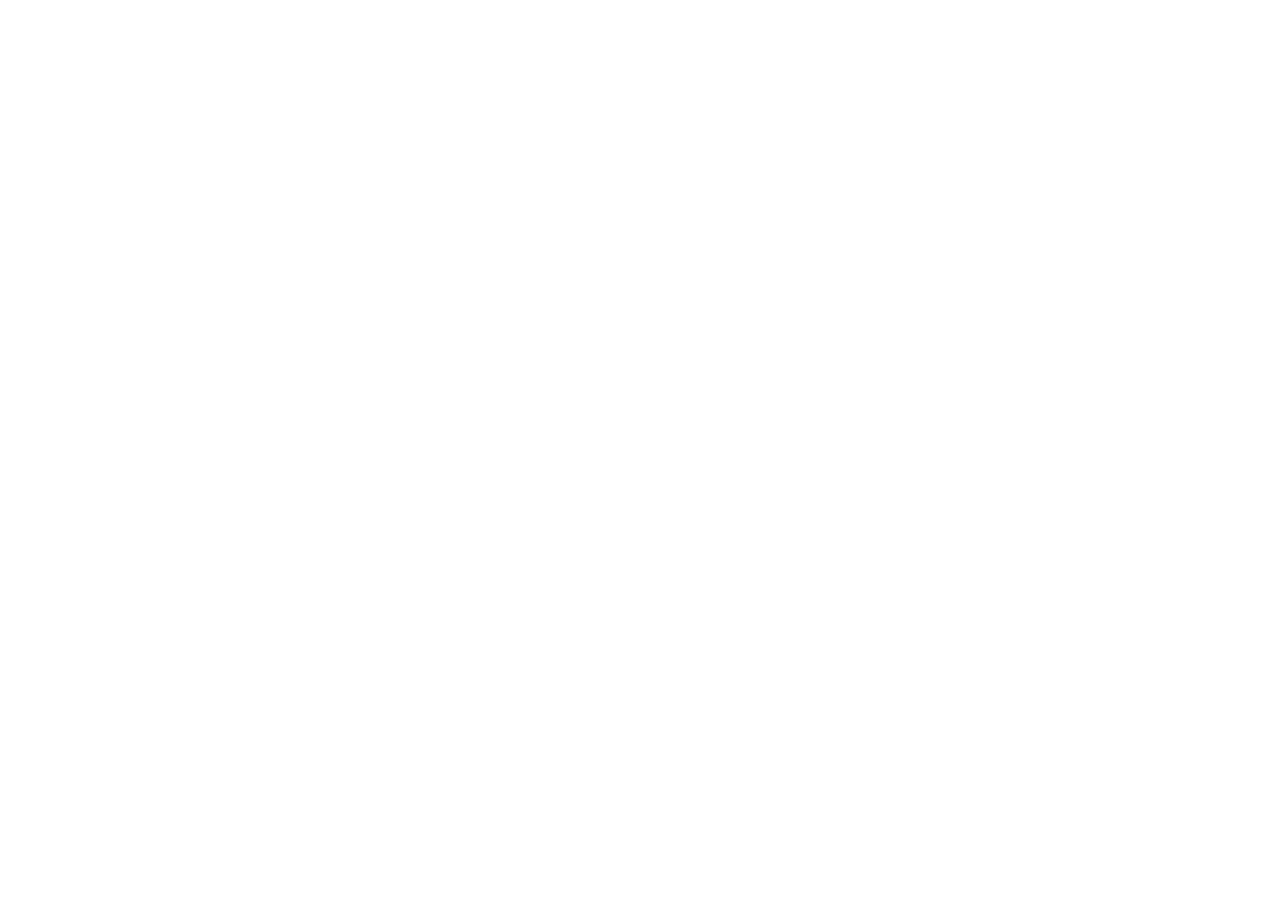
==== Заготовка Sass/index.html @ f3774a85 "Add files via upload" ====
<!DOCTYPE html>
<html>
<head>
	<meta charset="UTF-8">
	<meta name="viewport" content="width=device-width">
	<meta name="description" content="Описание">
	<title>Project name</title>
	<link rel="stylesheet" href="https://maxcdn.bootstrapcdn.com/bootstrap/4.0.0/css/bootstrap.min.css" integrity="sha384-Gn5384xqQ1aoWXA+058RXPxPg6fy4IWvTNh0E263XmFcJlSAwiGgFAW/dAiS6JXm" crossorigin="anonymous">
    <link rel="stylesheet" href="css/animate.css">
    <link rel="stylesheet" href="css/style.css">
</head>
<body>





<!----- Scripts ------>
<script type="text/javascript" src="js/jquery-3.2.1.min.js"></script>
<script type="text/javascript" src="js/wow.js"></script>
<script>
    new WOW().init();
</script>
</body>
</html>
---- Заготовка Sass/css/style.css ----
@charset "UTF-8";
body, html {
  width: 100%;
  height: 100%;
  margin: 0;
  padding: 0;
}

h1, h2, h3, h4, h5, h6, p {
  margin: 0;
  padding: 0;
}

/*прибивание футера*/
.footer {
  background: #000;
  height: 50px;
  width: 100%;
  position: relative;
}

.wrapper {
  min-height: 100%;
  overflow: hidden;
  position: relative;
}

.wrapper:after {
  content: '';
  height: 50px;
  display: block;
  overflow: hidden;
}

/*прибивание футера*/
/*стилизация списков*/
li {
  list-style: none;
}

ul {
  padding: 0;
  margin: 0;
}

/*стилизация списков*/
/*контейнер*/
.container {
  width: 960px;
  margin: 0 auto;
}

/*контейнер*/
/*стилизация меню*/
.menu-list {
  display: -webkit-box;
  display: -webkit-flex;
  display: -ms-flexbox;
  display: flex;
  -webkit-justify-content: space-around;
  -ms-flex-pack: distribute;
  justify-content: space-around;
  -ms-align-items: center;
  -webkit-box-align: center;
  -webkit-align-items: center;
  -ms-flex-align: center;
  align-items: center;
  list-style: none;
  margin: 0;
  padding: 0;
}

.menu-link {
  text-decoration: none;
}

/*стилизация меню*/
/*logo*/
.logo {
  display: inline-block;
  vertical-align: middle;
}

/*logo*/
/*текст*/
.tal {
  text-align: left;
}

.tar {
  text-align: right;
}

.tac {
  text-align: center;
}

.upper {
  text-transform: uppercase;
}

.bold {
  font-weight: bold;
}

/*текст*/
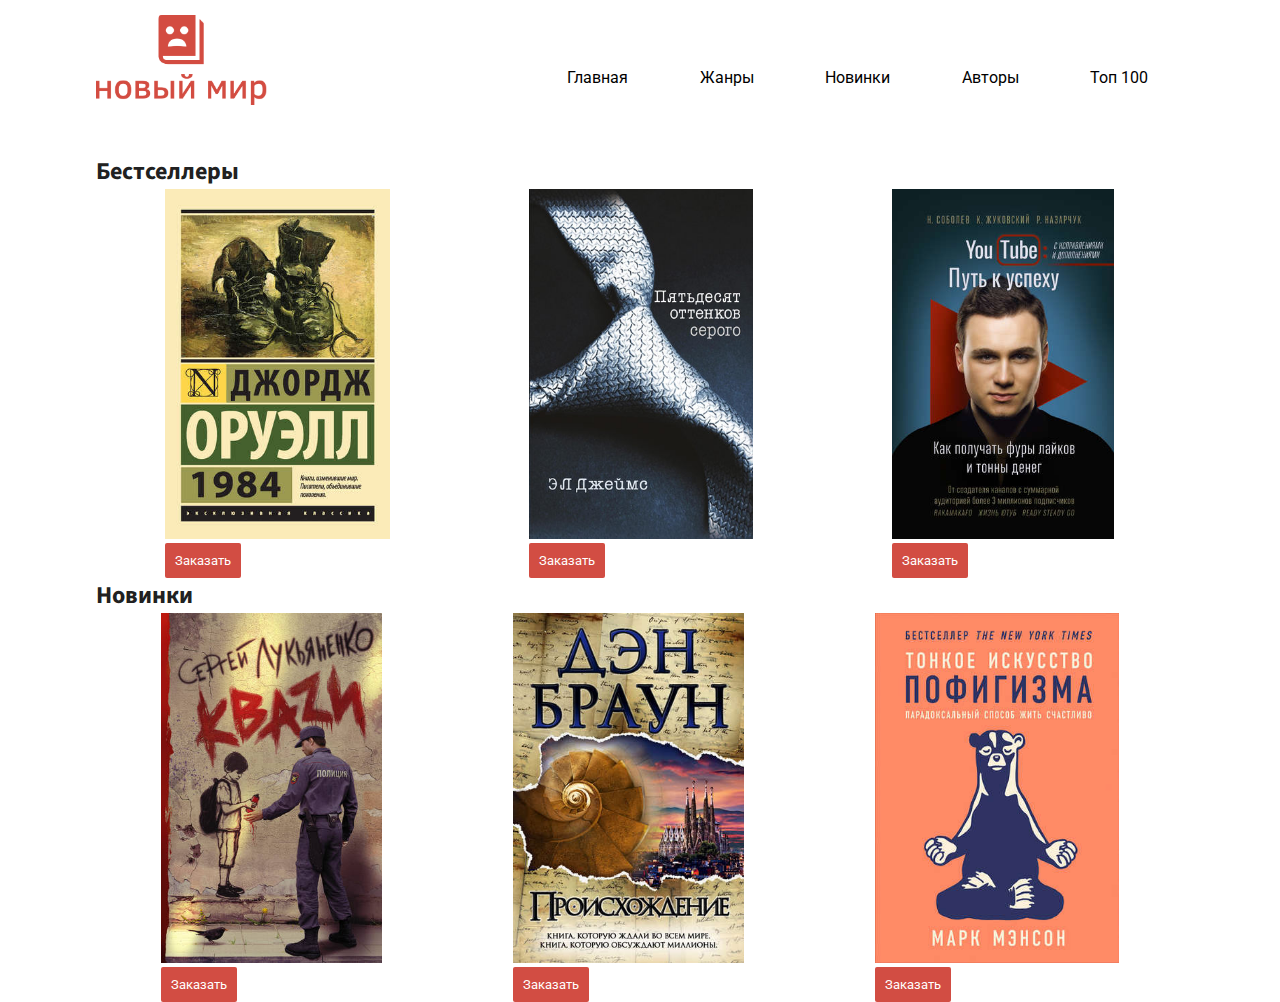
==== commit 3f51bc5c: "Add files via upload" ====
--- a/Заготовка Sass/index.html
+++ b/Заготовка Sass/index.html
@@ -3,23 +3,81 @@
 <head>
 	<meta charset="UTF-8">
 	<meta name="viewport" content="width=device-width">
-	<meta name="description" content="Описание">
-	<title>Project name</title>
-	<link rel="stylesheet" href="https://maxcdn.bootstrapcdn.com/bootstrap/4.0.0/css/bootstrap.min.css" integrity="sha384-Gn5384xqQ1aoWXA+058RXPxPg6fy4IWvTNh0E263XmFcJlSAwiGgFAW/dAiS6JXm" crossorigin="anonymous">
-    <link rel="stylesheet" href="css/animate.css">
+	<title>Новый мир</title>
     <link rel="stylesheet" href="css/style.css">
+    <link href="https://fonts.googleapis.com/css?family=Open+Sans|Roboto|Source+Sans+Pro:400,700,900&amp;subset=cyrillic" rel="stylesheet">
 </head>
 <body>
+<header class="header">
+	<div class="container">
+		<div class="main-wrapper">
+			<div class="logo-w"><img class="logo" src="logo.svg" alt=""></div>
+			<ul class="menu-list">
+				<li class="menu-item">Главная</li>
+				<li class="menu-item">Жанры</li>
+				<li class="menu-item">Новинки</li>
+				<li class="menu-item">Авторы</li>
+				<li class="menu-item">Топ 100</li>
+			</ul>
+		</div>
+	</div>
+</header>
 
-
-
-
-
-<!----- Scripts ------>
-<script type="text/javascript" src="js/jquery-3.2.1.min.js"></script>
-<script type="text/javascript" src="js/wow.js"></script>
-<script>
-    new WOW().init();
-</script>
+<main>
+	<div class="container">
+		<h1></h1>
+		<p></p>
+	</div>
+</main>
+<section class="bestsell">
+	<div class="container">
+		<h2 class="best-title">Бестселлеры</h2>
+		<div class="book-wr">
+			<div class="book">
+				<img src="img/1984.jpg" alt="" class="book-pic">
+				<h3 class="book-title"></h3>
+				<h4 class="book-author"></h4>
+				<button class="book-button btn">Заказать</button>
+			</div>
+			<div class="book">
+				<img src="img/grey.jpg" alt="" class="book-pic">
+				<h3 class="book-title"></h3>
+				<h4 class="book-author"></h4>
+				<button class="book-button btn">Заказать</button>
+			</div>
+			<div class="book">
+				<img src="img/success.jpg" alt="" class="book-pic">
+				<h3 class="book-title"></h3>
+				<h4 class="book-author"></h4>
+				<button class="book-button btn">Заказать</button>
+			</div>
+		</div>
+	</div>
+</section>
+<section class="new">
+	<div class="container">
+		<h2 class="new-title">Новинки</h2>
+		<div class="book-wr">
+			<div class="book">
+				<img src="img/kvazi.jpg" alt="" class="book-pic">
+				<h3 class="book-title"></h3>
+				<h4 class="book-author"></h4>
+				<button class="book-button btn">Заказать</button>
+			</div>
+			<div class="book">
+				<img src="img/origin.jpg" alt="" class="book-pic">
+				<h3 class="book-title"></h3>
+				<h4 class="book-author"></h4>
+				<button class="book-button btn">Заказать</button>
+			</div>
+			<div class="book">
+				<img src="img/art_of_dgsh.jpg" alt="" class="book-pic">
+				<h3 class="book-title"></h3>
+				<h4 class="book-author"></h4>
+				<button class="book-button btn">Заказать</button>
+			</div>
+		</div>
+	</div>
+</section>
 </body>
 </html>--- a/Заготовка Sass/css/style.css
+++ b/Заготовка Sass/css/style.css
@@ -4,103 +4,79 @@
   height: 100%;
   margin: 0;
   padding: 0;
+  
+  font-family: 'Roboto', sans-serif;
 }
 
 h1, h2, h3, h4, h5, h6, p {
   margin: 0;
   padding: 0;
+  color: #212121
+}
+h1, h2, h3, h4, h5, h6{
+  font-family: 'Source Sans Pro', sans-serif;
 }
 
-/*прибивание футера*/
-.footer {
-  background: #000;
-  height: 50px;
-  width: 100%;
-  position: relative;
+.main-wrapper{
+  display: flex;
+  justify-content: space-between;
 }
-
-.wrapper {
-  min-height: 100%;
-  overflow: hidden;
-  position: relative;
+.header{
+  padding: 15px 0;
 }
-
-.wrapper:after {
-  content: '';
-  height: 50px;
-  display: block;
-  overflow: hidden;
+.logo{
+  height: 120px;
 }
-
-/*прибивание футера*/
-/*стилизация списков*/
 li {
   list-style: none;
 }
-
 ul {
   padding: 0;
   margin: 0;
 }
-
-/*стилизация списков*/
 /*контейнер*/
 .container {
-  width: 960px;
+  width: 85%;
   margin: 0 auto;
 }
 
-/*контейнер*/
 /*стилизация меню*/
 .menu-list {
-  display: -webkit-box;
-  display: -webkit-flex;
-  display: -ms-flexbox;
+  
   display: flex;
-  -webkit-justify-content: space-around;
-  -ms-flex-pack: distribute;
   justify-content: space-around;
-  -ms-align-items: center;
-  -webkit-box-align: center;
-  -webkit-align-items: center;
-  -ms-flex-align: center;
   align-items: center;
   list-style: none;
   margin: 0;
   padding: 0;
+  width: 60%;
 }
-
 .menu-link {
   text-decoration: none;
 }
-
-/*стилизация меню*/
-/*logo*/
-.logo {
-  display: inline-block;
-  vertical-align: middle;
+.book-wr{
+  display: -webkit-flex;
+  display: -moz-flex;
+  display: -ms-flex;
+  display: -o-flex;
+  display: flex;
+  justify-content: space-around;
+  -ms-align-items: center;
+  align-items: center;
 }
-
-/*logo*/
-/*текст*/
-.tal {
-  text-align: left;
+.book-pic{
+  height: 350px;
 }
-
-.tar {
-  text-align: right;
+.btn{
+  border: none;
+  padding: 10px;
+  background-color: #d24d43;
+  border-radius: 2px;
+  color: #fff;
+  font-family: 'Roboto', sans-serif;
+  
 }
-
-.tac {
-  text-align: center;
-}
-
-.upper {
-  text-transform: uppercase;
-}
-
-.bold {
-  font-weight: bold;
-}
-
-/*текст*/
+.btn:hover{
+  cursor: pointer;
+  box-shadow: 0 14px 28px rgba(88,62,76,0.22), 0 10px 10px rgba(88,62,76,0.20);
+}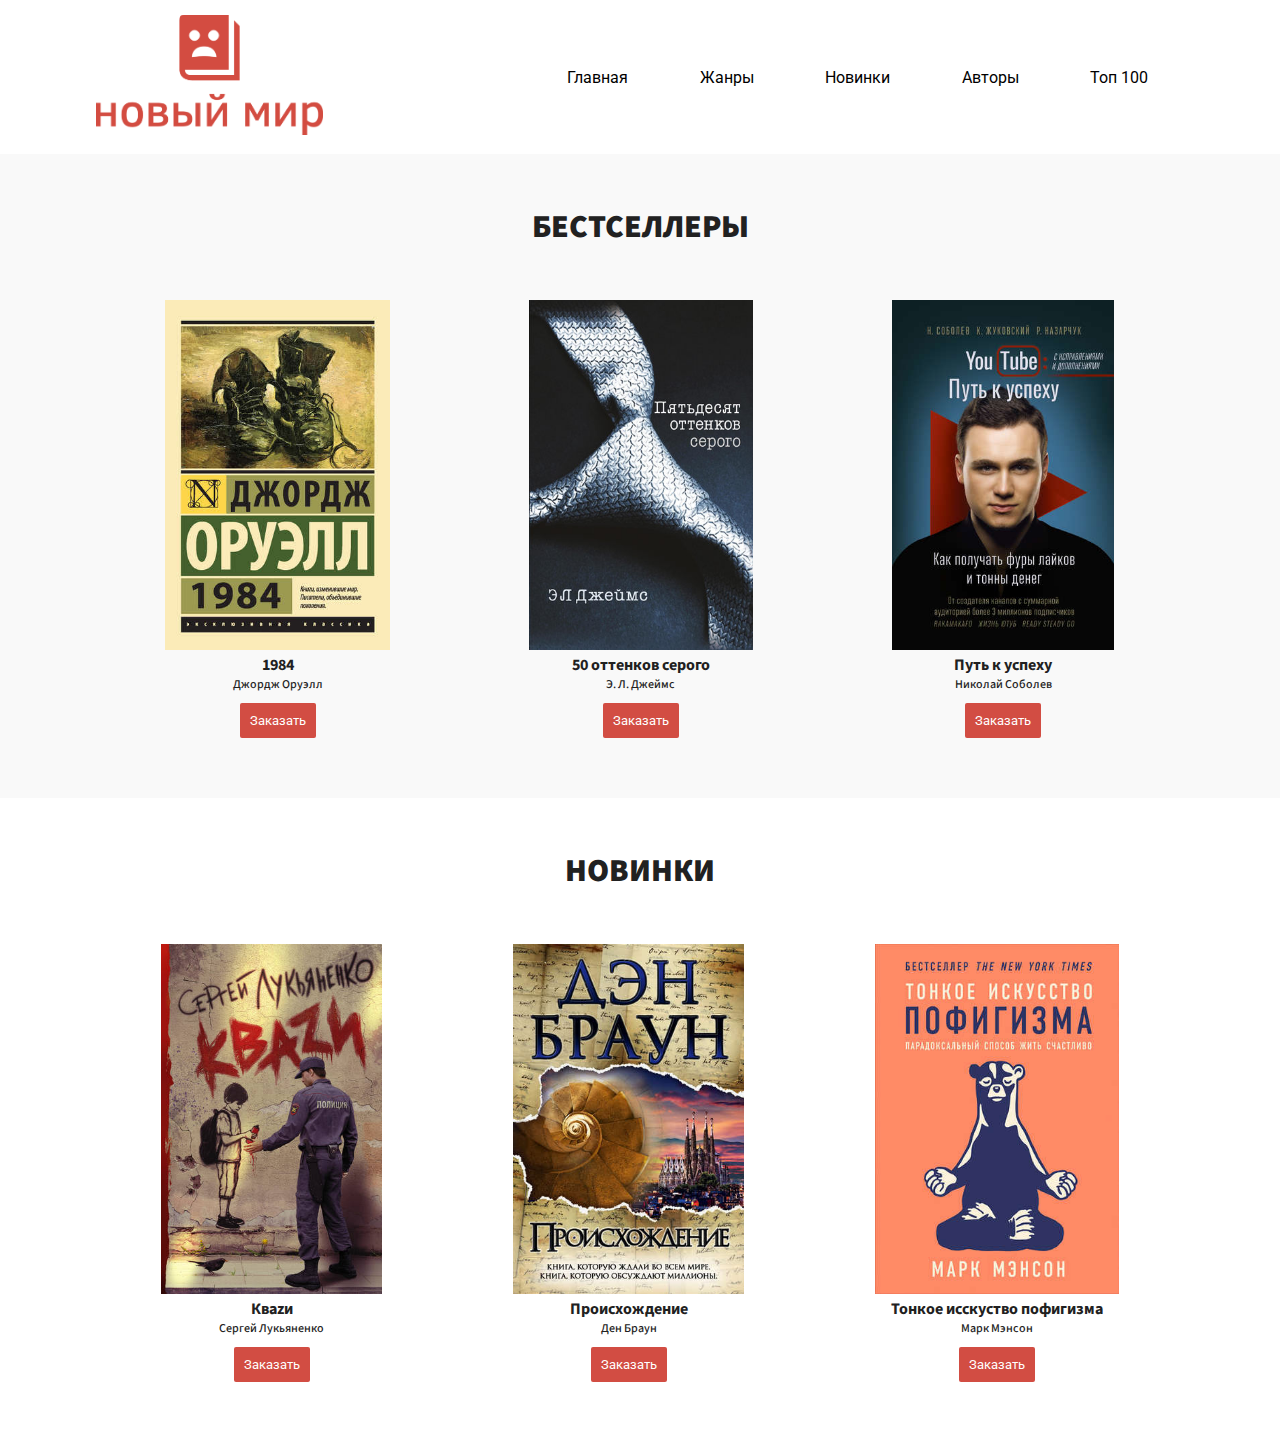
==== commit 267cc9b6: "Add files via upload" ====
--- a/Заготовка Sass/index.html
+++ b/Заготовка Sass/index.html
@@ -11,7 +11,7 @@
 <header class="header">
 	<div class="container">
 		<div class="main-wrapper">
-			<div class="logo-w"><img class="logo" src="logo.svg" alt=""></div>
+			<div class="logo-w"><img class="logo" src="img/LOG.svg" alt=""></div>
 			<ul class="menu-list">
 				<li class="menu-item">Главная</li>
 				<li class="menu-item">Жанры</li>
@@ -35,20 +35,20 @@
 		<div class="book-wr">
 			<div class="book">
 				<img src="img/1984.jpg" alt="" class="book-pic">
-				<h3 class="book-title"></h3>
-				<h4 class="book-author"></h4>
+				<h3 class="book-title">1984</h3>
+				<h4 class="book-author">Джордж Оруэлл</h4>
 				<button class="book-button btn">Заказать</button>
 			</div>
 			<div class="book">
 				<img src="img/grey.jpg" alt="" class="book-pic">
-				<h3 class="book-title"></h3>
-				<h4 class="book-author"></h4>
+				<h3 class="book-title">50 оттенков серого</h3>
+				<h4 class="book-author">Э. Л. Джеймс</h4>
 				<button class="book-button btn">Заказать</button>
 			</div>
 			<div class="book">
 				<img src="img/success.jpg" alt="" class="book-pic">
-				<h3 class="book-title"></h3>
-				<h4 class="book-author"></h4>
+				<h3 class="book-title">Путь к успеху</h3>
+				<h4 class="book-author">Николай Соболев</h4>
 				<button class="book-button btn">Заказать</button>
 			</div>
 		</div>
@@ -60,20 +60,20 @@
 		<div class="book-wr">
 			<div class="book">
 				<img src="img/kvazi.jpg" alt="" class="book-pic">
-				<h3 class="book-title"></h3>
-				<h4 class="book-author"></h4>
+				<h3 class="book-title">Кваzи</h3>
+				<h4 class="book-author">Сергей Лукьяненко</h4>
 				<button class="book-button btn">Заказать</button>
 			</div>
 			<div class="book">
 				<img src="img/origin.jpg" alt="" class="book-pic">
-				<h3 class="book-title"></h3>
-				<h4 class="book-author"></h4>
+				<h3 class="book-title">Происхождение</h3>
+				<h4 class="book-author">Ден Браун</h4>
 				<button class="book-button btn">Заказать</button>
 			</div>
 			<div class="book">
 				<img src="img/art_of_dgsh.jpg" alt="" class="book-pic">
-				<h3 class="book-title"></h3>
-				<h4 class="book-author"></h4>
+				<h3 class="book-title">Тонкое исскуство пофигизма</h3>
+				<h4 class="book-author">Марк Мэнсон</h4>
 				<button class="book-button btn">Заказать</button>
 			</div>
 		</div>
--- a/Заготовка Sass/css/style.css
+++ b/Заготовка Sass/css/style.css
@@ -79,4 +79,45 @@
 .btn:hover{
   cursor: pointer;
   box-shadow: 0 14px 28px rgba(88,62,76,0.22), 0 10px 10px rgba(88,62,76,0.20);
+}
+
+.bestsell{
+  background-color: #f9f9f9;
+  padding: 50px 0;
+}
+
+.best-title{
+  font-size: 32px;
+  text-align: center;
+  font-weight: 900;
+  text-transform: uppercase;
+  margin-bottom: 50px;
+}
+
+.new-title{
+  font-size: 32px;
+  text-align: center;
+  font-weight: 900;
+  text-transform: uppercase;
+  margin-bottom: 50px;
+}
+
+.new{
+  padding: 50px 0;
+}
+
+.book-button{
+  display: block;
+  margin: 10px auto;
+}
+
+.book-title{
+  font-size: 16px;
+  font-weight: 700;
+  text-align: center;
+}
+.book-author{
+  font-size: 12px;
+  font-weight: 500;
+  text-align: center;
 }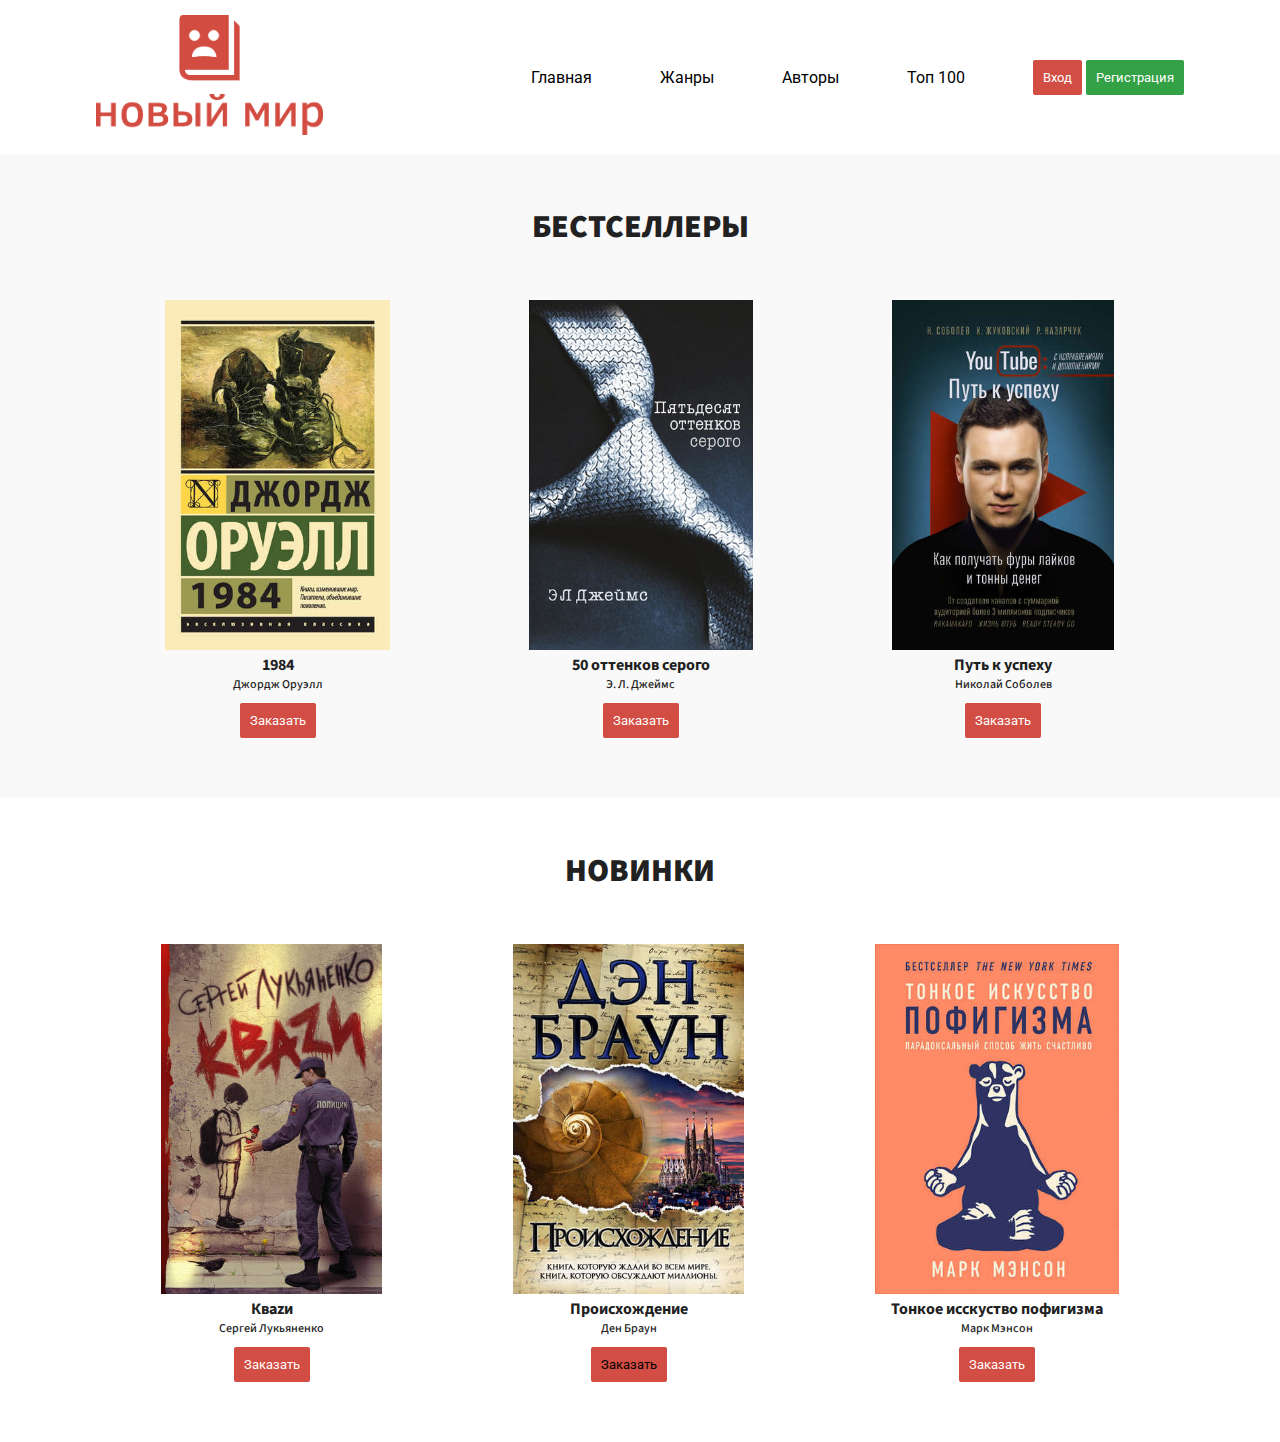
==== commit e057bc6e: "Add files via upload" ====
--- a/Заготовка Sass/index.html
+++ b/Заготовка Sass/index.html
@@ -13,11 +13,12 @@
 		<div class="main-wrapper">
 			<div class="logo-w"><img class="logo" src="img/LOG.svg" alt=""></div>
 			<ul class="menu-list">
-				<li class="menu-item">Главная</li>
-				<li class="menu-item">Жанры</li>
-				<li class="menu-item">Новинки</li>
-				<li class="menu-item">Авторы</li>
-				<li class="menu-item">Топ 100</li>
+				<li class="menu-item"><a href="">Главная</a></li>
+				<li class="menu-item"><a href="">Жанры</a></li>
+				<li class="menu-item"><a href="">Авторы</a></li>
+				<li class="menu-item"><a href="">Топ 100</a></li>
+				<li class="menu-item"><button class="btn sign-btn">Вход</button>
+				<button class="btn reg-btn">Регистрация</button></li>
 			</ul>
 		</div>
 	</div>
@@ -68,7 +69,7 @@
 				<img src="img/origin.jpg" alt="" class="book-pic">
 				<h3 class="book-title">Происхождение</h3>
 				<h4 class="book-author">Ден Браун</h4>
-				<button class="book-button btn">Заказать</button>
+				<button class="book-button btn"><a href="book.html" сlass="book-link">Заказать</a></button>
 			</div>
 			<div class="book">
 				<img src="img/art_of_dgsh.jpg" alt="" class="book-pic">
@@ -79,5 +80,8 @@
 		</div>
 	</div>
 </section>
+<footer>
+	<div class="footer"></div>
+</footer>
 </body>
 </html>--- a/Заготовка Sass/css/style.css
+++ b/Заготовка Sass/css/style.css
@@ -7,7 +7,10 @@
   
   font-family: 'Roboto', sans-serif;
 }
-
+a{
+  text-decoration: none;
+  color: black;
+}
 h1, h2, h3, h4, h5, h6, p {
   margin: 0;
   padding: 0;
@@ -16,7 +19,17 @@
 h1, h2, h3, h4, h5, h6{
   font-family: 'Source Sans Pro', sans-serif;
 }
-
+li {
+  list-style: none;
+}
+ul {
+  padding: 0;
+  margin: 0;
+}
+.book-link{
+  color: #fff;
+  margin-top: 20px;
+}
 .main-wrapper{
   display: flex;
   justify-content: space-between;
@@ -27,13 +40,7 @@
 .logo{
   height: 120px;
 }
-li {
-  list-style: none;
-}
-ul {
-  padding: 0;
-  margin: 0;
-}
+
 /*контейнер*/
 .container {
   width: 85%;
@@ -44,7 +51,7 @@
 .menu-list {
   
   display: flex;
-  justify-content: space-around;
+  justify-content: space-between;
   align-items: center;
   list-style: none;
   margin: 0;
@@ -79,8 +86,14 @@
 .btn:hover{
   cursor: pointer;
   box-shadow: 0 14px 28px rgba(88,62,76,0.22), 0 10px 10px rgba(88,62,76,0.20);
+  background-color: #BF1D21;
 }
-
+.reg-btn:hover{
+  background-color: #0D6F1E;
+}
+.reg-btn{
+  background-color: #33A146;
+}
 .bestsell{
   background-color: #f9f9f9;
   padding: 50px 0;
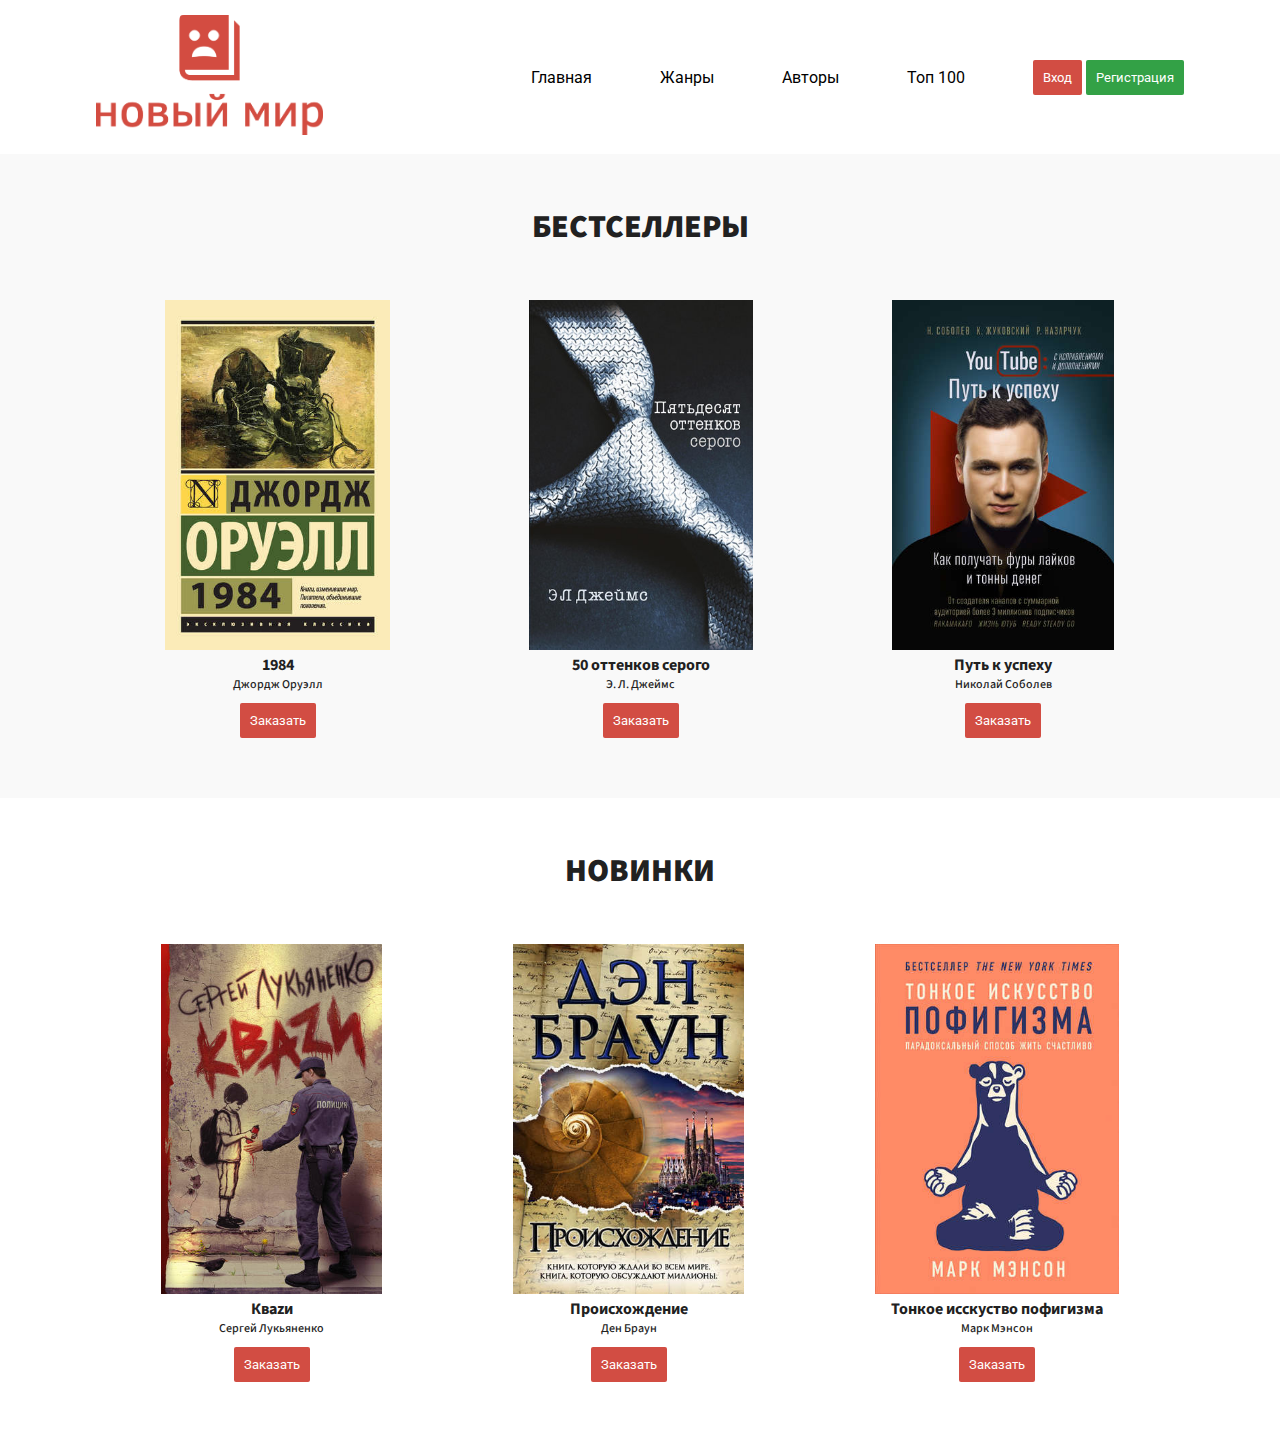
==== commit 3f4a99fa: "Add files via upload" ====
--- a/Заготовка Sass/index.html
+++ b/Заготовка Sass/index.html
@@ -69,7 +69,7 @@
 				<img src="img/origin.jpg" alt="" class="book-pic">
 				<h3 class="book-title">Происхождение</h3>
 				<h4 class="book-author">Ден Браун</h4>
-				<button class="book-button btn"><a href="book.html" сlass="book-link">Заказать</a></button>
+				<button class="book-button btn"><a href="book.html" сlass="book-link" id="order-l">Заказать</a></button>
 			</div>
 			<div class="book">
 				<img src="img/art_of_dgsh.jpg" alt="" class="book-pic">
--- a/Заготовка Sass/css/style.css
+++ b/Заготовка Sass/css/style.css
@@ -25,10 +25,6 @@
 ul {
   padding: 0;
   margin: 0;
-}
-.book-link{
-  color: #fff;
-  margin-top: 20px;
 }
 .main-wrapper{
   display: flex;
@@ -133,4 +129,89 @@
   font-size: 12px;
   font-weight: 500;
   text-align: center;
+}
+
+.book-link{
+  color: #fff;
+}
+
+#order-l{
+  color: white;
+}
+
+.book_main{
+  background-color: #f9f9f9;
+  padding: 50px;
+}
+
+.book_cont{
+  display: inline-block;
+  vertical-align: top;
+  margin-left: 30px;
+}
+
+.book_author{
+  margin-top: 20px;
+}
+
+.book_series{
+  margin-top: 10px;
+}
+
+.book_btn{
+  margin-top: 20px;
+}
+
+.book_bt{
+  font-size: 30px;
+  font-weight: bold;
+  text-transform: uppercase;
+  color:#fff;
+  padding: 20px;
+  background-color: #33A146;
+  margin-top: 20px;
+}
+
+.book_bt:hover{
+  background-color: #0D6F1E;
+}
+
+.book_lis-bt{
+  margin-top: 10px;
+  background-color: transparent;
+  border: 3px solid #212121;
+  color:#212121;
+  font-size: 22px;
+  text-transform: uppercase;
+  border-radius: 0;
+  font-weight: bold;
+  box-sizing: content-box;
+  padding: 20px 40px;
+}
+
+.book_lis{
+  padding: 15px 25px;
+  background-color: #fff;
+  margin-top: 20px;
+}
+
+.book_lis-bt:hover{
+  cursor: pointer;
+}
+
+.book_adver{
+  display: inline-block;
+  vertical-align: top;
+  width: 200px;
+  height: 400px;
+  border: 2px solid #212121;
+  margin-left: 10%;
+  background: url("../img/ad.jpg");
+  -webkit-background-size: 100%;
+  background-size: 100%;
+}
+
+.book_cont-wr{
+  display: inline-block;
+  vertical-align: top;
 }